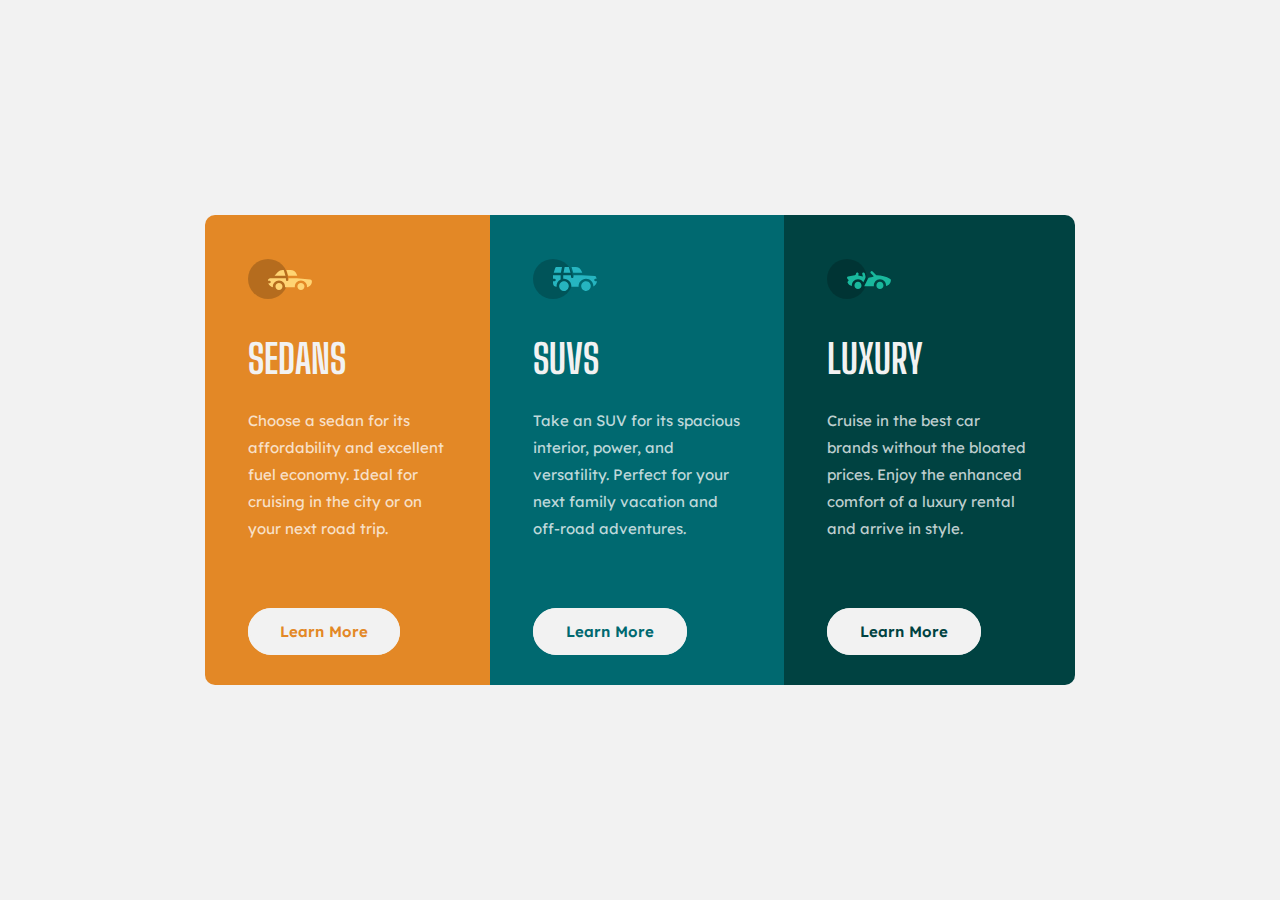
==== index.html @ 9925fac2 "Add Style.css" ====
<!DOCTYPE html>
<html lang="en">

<head>
    <meta charset="UTF-8">
    <meta http-equiv="X-UA-Compatible" content="IE=edge">
    <meta name="viewport" content="width=device-width, initial-scale=1.0">
    <link rel="icon" type="image/png" sizes="32x32" href="./images/favicon-32x32.png">
    <link rel="stylesheet" href="./style.css">
    <link rel="preconnect" href="https://fonts.googleapis.com">
    <link rel="preconnect" href="https://fonts.gstatic.com" crossorigin>
    <link href="https://fonts.googleapis.com/css2?family=Big+Shoulders+Display:wght@700&family=Lexend+Deca&display=swap" rel="stylesheet">
    <title>Task | 3-Column Card</title>
</head>

<body>
    <div class="content">
        <div class="col col-1">
            <img src="./images/icon-sedans.svg">
            <h1>sedans</h1>
            <p>Choose a sedan for its affordability and excellent fuel economy. Ideal for cruising in the city or on your next road trip.</p>
            <a href="#">Learn More</a>
        </div>
        <div class="col col-2">
            <img src="./images/icon-suvs.svg">
            <h1>suvs</h1>
            <p>Take an SUV for its spacious interior, power, and versatility. Perfect for your next family vacation and off-road adventures.</p>
            <a href="#">Learn More</a>
        </div>
        <div class="col col-3">
            <img src="./images/icon-luxury.svg">
            <h1>luxury</h1>
            <p>Cruise in the best car brands without the bloated prices. Enjoy the enhanced comfort of a luxury rental and arrive in style.</p>
            <a href="#">Learn More</a>
        </div>
    </div>
</body>

</html>
---- style.css ----
:root {
    --Bright-orange: hsl(31, 77%, 52%);
    --Dark-cyan: hsl(184, 100%, 22%);
    --Very-dark-cyan: hsl(179, 100%, 13%);
    --Transparent-white: hsla(0, 0%, 100%, 0.75);
    --Very-light-gray: hsl(0, 0%, 95%);
    --Main-font: 'Lexend Deca', sans-serif;
    --secondary-font: 'Big Shoulders Display', cursive;
}

* {
    box-sizing: border-box;
    margin: 0;
    padding: 0;
    scroll-behavior: smooth;
}

a {
    text-decoration: none;
    background-color: var(--Very-light-gray);
    font-weight: 600;
    padding: 6% 15%;
    border: 2px solid var(--Very-light-gray);
    border-radius: 50px;
    transition: ease 0.5s;
}

.col-1 a {
    color: var(--Bright-orange);
}

.col-2 a {
    color: var(--Dark-cyan);
}

.col-3 a {
    color: var(--Very-dark-cyan);
}

a:hover {
    background-color: transparent;
    color: var(--Very-light-gray);
    border: 2px solid var(--Very-light-gray);
}

body {
    min-height: 100vh;
    max-width: 1440px;
    width: 100%;
    display: flex;
    align-items: center;
    justify-content: center;
    font-size: 15px;
    font-family: var(--Main-font);
    background-color: var(--Very-light-gray);
}

body .content {
    display: inherit;
    flex-direction: row;
    padding: 0 16%;
}

.content .col {
    padding: 5%;
}

.content .col img {
    margin-bottom: 2rem;
}

.content .col h1 {
    margin-bottom: 1.5rem;
    font-size: 2.5rem;
    font-family: var(--secondary-font);
    color: var(--Very-light-gray);
    text-transform: uppercase;
}

.content .col p {
    line-height: 1.8;
    margin-bottom: 5rem;
    color: var(--Transparent-white);
}

.content .col-1 {
    background-color: var(--Bright-orange);
    border-radius: 10px 0px 0px 10px;
}

.content .col-2 {
    background-color: var(--Dark-cyan);
}

.content .col-3 {
    background-color: var(--Very-dark-cyan);
    border-radius: 0px 10px 10px 0px;
}
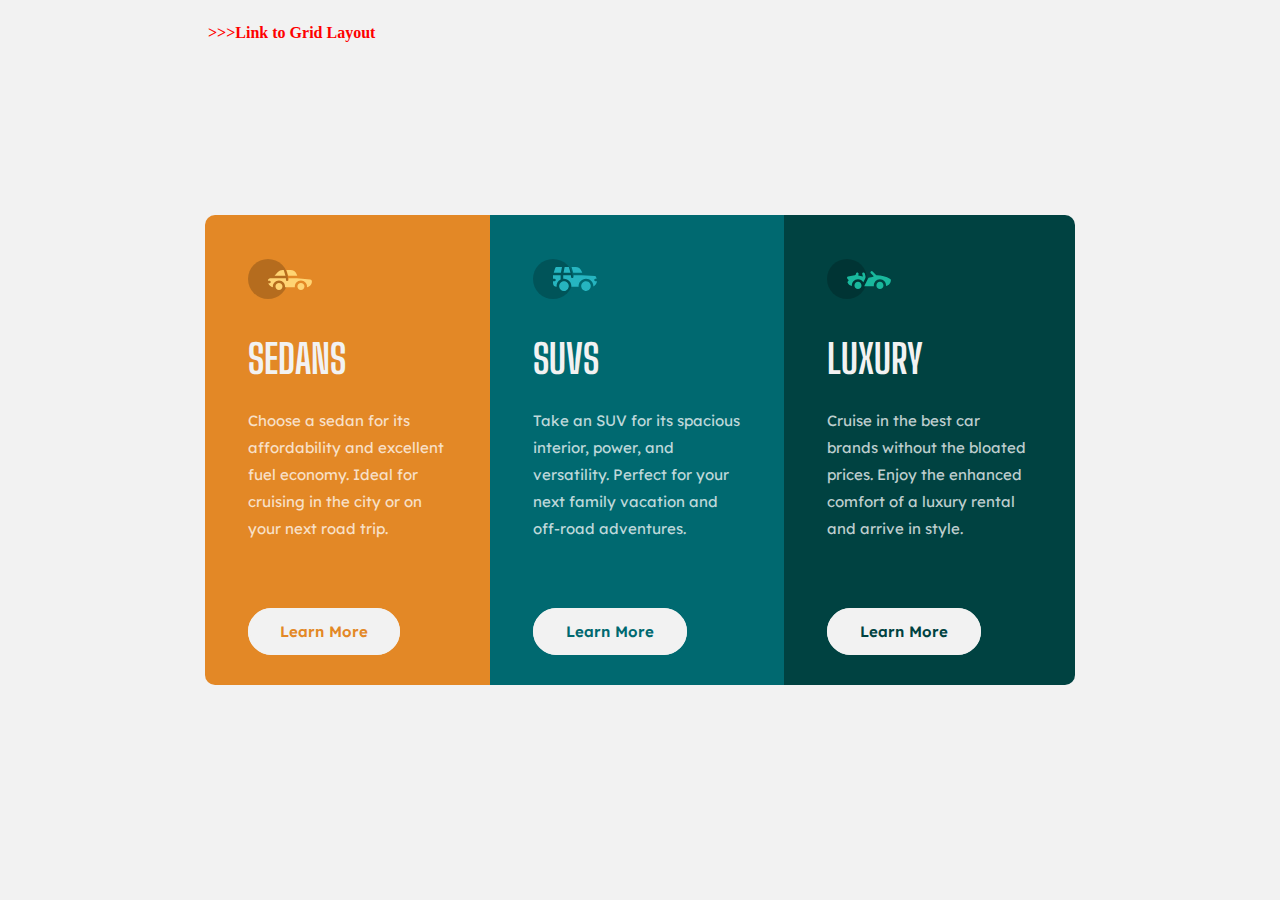
==== commit 99e2ac49: "Added Grid Layout" ====
--- a/index.html
+++ b/index.html
@@ -6,32 +6,35 @@
     <meta http-equiv="X-UA-Compatible" content="IE=edge">
     <meta name="viewport" content="width=device-width, initial-scale=1.0">
     <link rel="icon" type="image/png" sizes="32x32" href="./images/favicon-32x32.png">
-    <link rel="stylesheet" href="./style.css">
+    <link rel="stylesheet" href="./css/style.css">
     <link rel="preconnect" href="https://fonts.googleapis.com">
     <link rel="preconnect" href="https://fonts.gstatic.com" crossorigin>
     <link href="https://fonts.googleapis.com/css2?family=Big+Shoulders+Display:wght@700&family=Lexend+Deca&display=swap" rel="stylesheet">
-    <title>Task | 3-Column Card</title>
+    <title>3-Column Card | Grid Layout</title>
 </head>
 
 <body>
-    <div class="content">
-        <div class="col col-1">
-            <img src="./images/icon-sedans.svg">
-            <h1>sedans</h1>
-            <p>Choose a sedan for its affordability and excellent fuel economy. Ideal for cruising in the city or on your next road trip.</p>
-            <a href="#">Learn More</a>
-        </div>
-        <div class="col col-2">
-            <img src="./images/icon-suvs.svg">
-            <h1>suvs</h1>
-            <p>Take an SUV for its spacious interior, power, and versatility. Perfect for your next family vacation and off-road adventures.</p>
-            <a href="#">Learn More</a>
-        </div>
-        <div class="col col-3">
-            <img src="./images/icon-luxury.svg">
-            <h1>luxury</h1>
-            <p>Cruise in the best car brands without the bloated prices. Enjoy the enhanced comfort of a luxury rental and arrive in style.</p>
-            <a href="#">Learn More</a>
+    <a href="./grid.html" class="link">>>>Link to Grid Layout</a>
+    <div class="container">
+        <div class="content">
+            <div class="col col-1">
+                <img src="./images/icon-sedans.svg">
+                <h1>sedans</h1>
+                <p>Choose a sedan for its affordability and excellent fuel economy. Ideal for cruising in the city or on your next road trip.</p>
+                <a href="#">Learn More</a>
+            </div>
+            <div class="col col-2">
+                <img src="./images/icon-suvs.svg">
+                <h1>suvs</h1>
+                <p>Take an SUV for its spacious interior, power, and versatility. Perfect for your next family vacation and off-road adventures.</p>
+                <a href="#">Learn More</a>
+            </div>
+            <div class="col col-3">
+                <img src="./images/icon-luxury.svg">
+                <h1>luxury</h1>
+                <p>Cruise in the best car brands without the bloated prices. Enjoy the enhanced comfort of a luxury rental and arrive in style.</p>
+                <a href="#">Learn More</a>
+            </div>
         </div>
     </div>
 </body>
--- a/css/style.css
+++ b/css/style.css
@@ -0,0 +1,109 @@
+:root {
+    --Bright-orange: hsl(31, 77%, 52%);
+    --Dark-cyan: hsl(184, 100%, 22%);
+    --Very-dark-cyan: hsl(179, 100%, 13%);
+    --Transparent-white: hsla(0, 0%, 100%, 0.75);
+    --Very-light-gray: hsl(0, 0%, 95%);
+    --Main-font: 'Lexend Deca', sans-serif;
+    --secondary-font: 'Big Shoulders Display', cursive;
+}
+
+* {
+    box-sizing: border-box;
+    margin: 0;
+    padding: 0;
+    scroll-behavior: smooth;
+}
+
+a {
+    text-decoration: none;
+    background-color: var(--Very-light-gray);
+    font-weight: 600;
+    padding: 6% 15%;
+    border: 2px solid var(--Very-light-gray);
+    border-radius: 50px;
+    transition: ease 0.5s;
+}
+
+.col-1 a {
+    color: var(--Bright-orange);
+}
+
+.col-2 a {
+    color: var(--Dark-cyan);
+}
+
+.col-3 a {
+    color: var(--Very-dark-cyan);
+}
+
+a:hover {
+    background-color: transparent;
+    color: var(--Very-light-gray);
+    border: 2px solid var(--Very-light-gray);
+}
+
+body .container {
+    max-width: 1440px;
+    min-height: 100vh;
+    width: 100%;
+    display: flex;
+    align-items: center;
+    justify-content: center;
+    font-size: 15px;
+    font-family: var(--Main-font);
+    background-color: var(--Very-light-gray);
+}
+
+body .link {
+    display: block;
+    position: absolute;
+    top: 1.5rem;
+    left: 13rem;
+    background-color: transparent;
+    border: none;
+    padding: 0;
+    color: rgb(254, 0, 0);
+}
+
+body .content {
+    display: inherit;
+    flex-direction: row;
+    padding: 0 16%;
+}
+
+.content .col {
+    padding: 5%;
+}
+
+.content .col img {
+    margin-bottom: 2rem;
+}
+
+.content .col h1 {
+    margin-bottom: 1.5rem;
+    font-size: 2.5rem;
+    font-family: var(--secondary-font);
+    color: var(--Very-light-gray);
+    text-transform: uppercase;
+}
+
+.content .col p {
+    line-height: 1.8;
+    margin-bottom: 5rem;
+    color: var(--Transparent-white);
+}
+
+.content .col-1 {
+    background-color: var(--Bright-orange);
+    border-radius: 10px 0px 0px 10px;
+}
+
+.content .col-2 {
+    background-color: var(--Dark-cyan);
+}
+
+.content .col-3 {
+    background-color: var(--Very-dark-cyan);
+    border-radius: 0px 10px 10px 0px;
+}